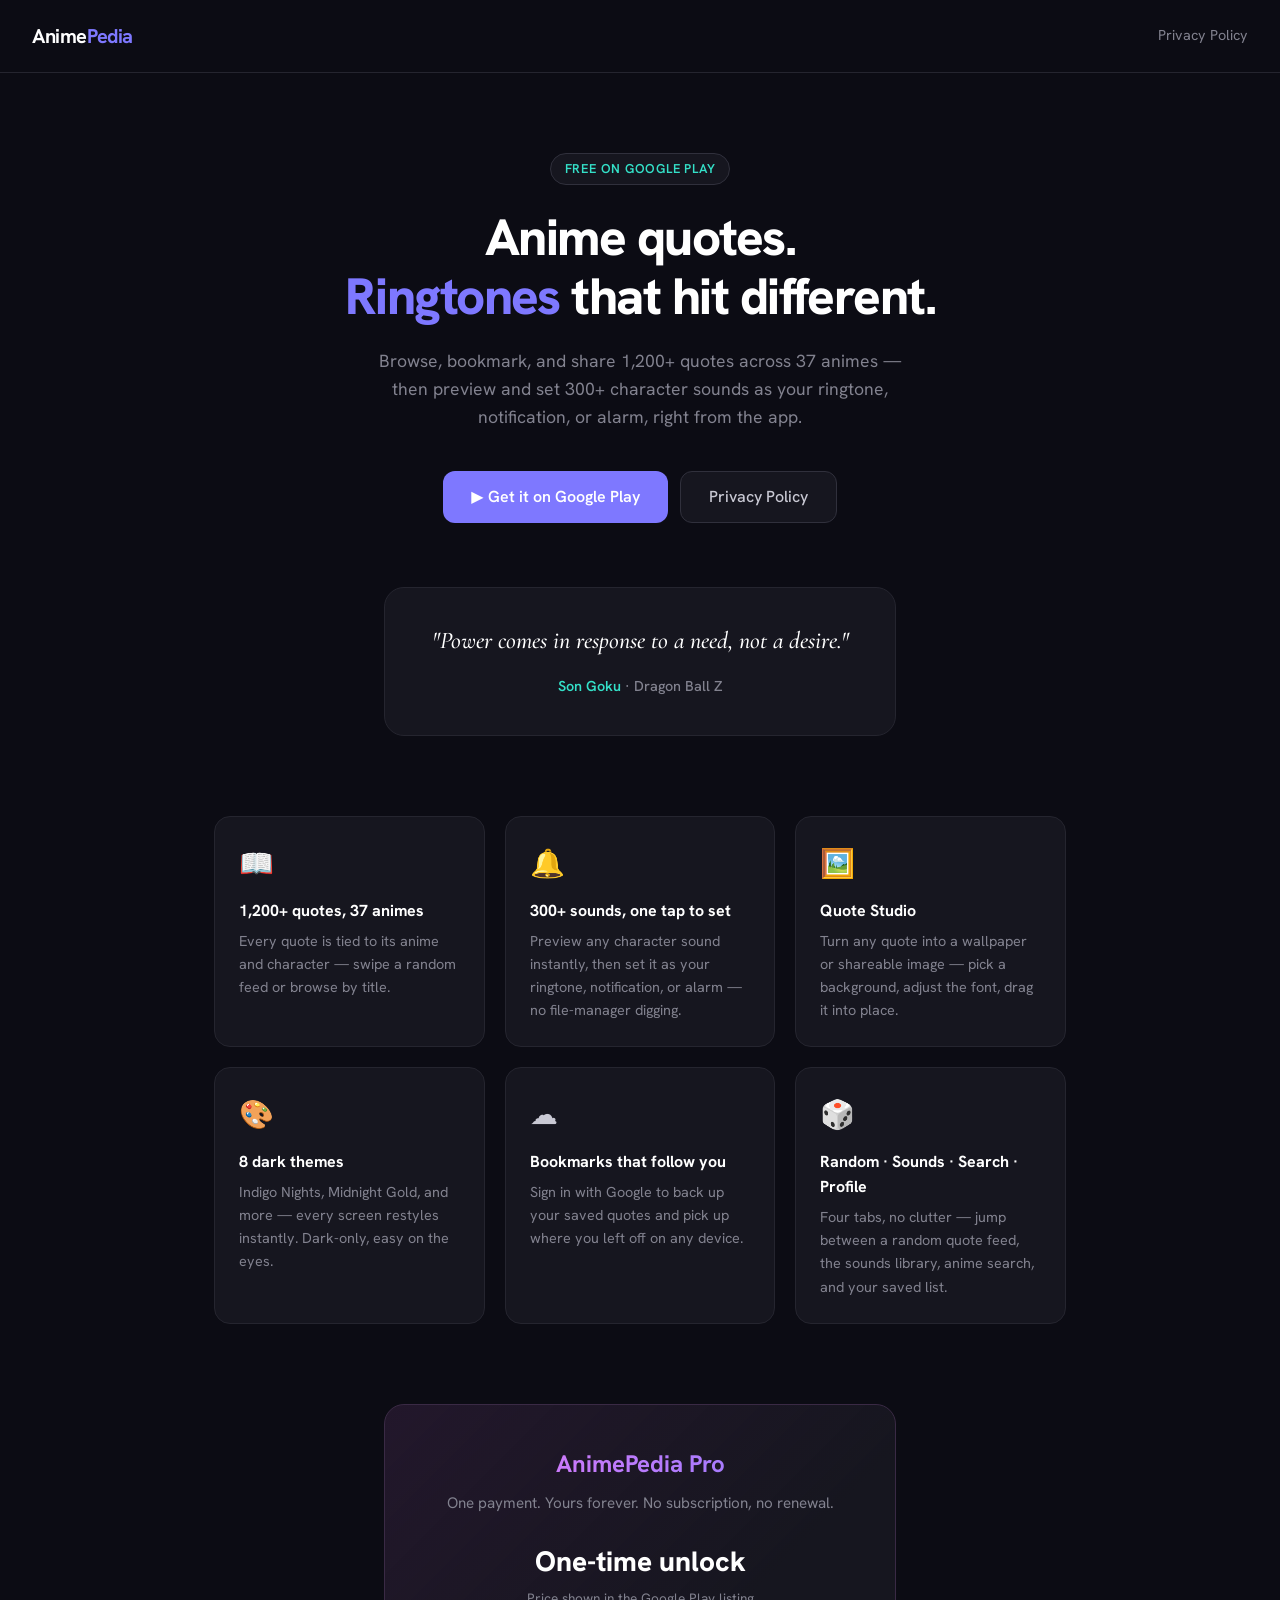
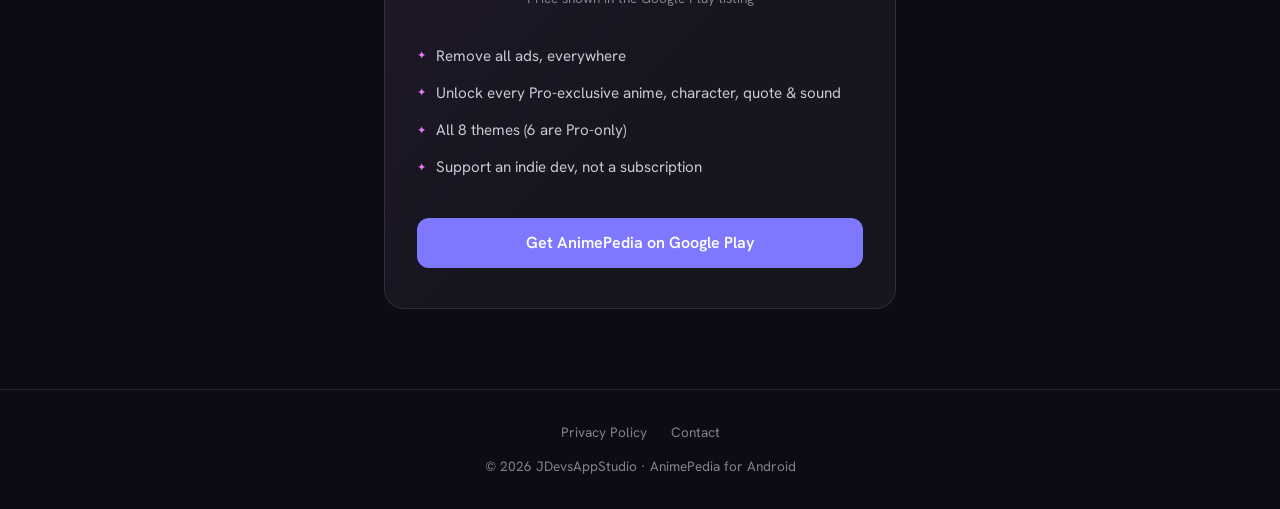
==== animepedia/index.html @ e58cb65a "feat: AnimePedia landing page + privacy policy Themed with the app's real Indigo Nights palette pull" ====
<!DOCTYPE html>
<html lang="en">
<head>
  <meta charset="utf-8" />
  <meta name="viewport" content="width=device-width, initial-scale=1" />
  <title>AnimePedia — Anime quotes &amp; ringtones</title>
  <meta name="description" content="AnimePedia is a free anime quotes and ringtones app. Browse and bookmark 1,200+ quotes across 37 animes, and preview + set 300+ character sounds as your ringtone, notification, or alarm." />
  <link rel="preconnect" href="https://fonts.googleapis.com" />
  <link rel="preconnect" href="https://fonts.gstatic.com" crossorigin />
  <link href="https://fonts.googleapis.com/css2?family=Cormorant:ital,wght@0,500;0,600;1,500&family=Hanken+Grotesk:wght@400;500;600;700;800&display=swap" rel="stylesheet" />
  <style>
    :root { color-scheme: dark; }
    *, *::before, *::after { box-sizing: border-box; margin: 0; padding: 0; }
    body {
      background: #0C0C14; color: #C9C9D4;
      font-family: "Hanken Grotesk", -apple-system, "Segoe UI", Roboto, system-ui, sans-serif;
      line-height: 1.6;
    }

    /* NAV */
    nav {
      display: flex; align-items: center; justify-content: space-between;
      padding: 1.25rem 2rem; border-bottom: 1px solid #25252F;
    }
    .logo { font-size: 1.25rem; font-weight: 700; color: #fff; text-decoration: none; letter-spacing: -.02em; }
    .logo span { color: #7E78FF; }
    .nav-link { color: #82828F; text-decoration: none; font-size: .9rem; }
    .nav-link:hover { color: #fff; }

    /* HERO */
    .hero {
      text-align: center; padding: 5rem 1.5rem 4rem;
      max-width: 680px; margin: 0 auto;
    }
    .badge {
      display: inline-block; background: #16161F; border: 1px solid #30303C;
      color: #34E0C8; font-size: .8rem; font-weight: 600; letter-spacing: .06em;
      text-transform: uppercase; padding: .3rem .85rem; border-radius: 999px;
      margin-bottom: 1.5rem;
    }
    h1 {
      font-size: clamp(2.2rem, 6vw, 3.2rem); font-weight: 800;
      color: #fff; line-height: 1.15; letter-spacing: -.03em;
      margin-bottom: 1.25rem;
    }
    h1 em { font-style: normal; color: #7E78FF; }
    .subtitle {
      font-size: 1.1rem; color: #82828F; max-width: 540px;
      margin: 0 auto 2.5rem;
    }
    .cta-group { display: flex; gap: .75rem; justify-content: center; flex-wrap: wrap; }
    .btn-primary {
      display: inline-flex; align-items: center; gap: .5rem;
      background: #7E78FF; color: #fff; text-decoration: none;
      font-weight: 600; font-size: 1rem; padding: .75rem 1.75rem;
      border-radius: 12px; transition: background .15s;
    }
    .btn-primary:hover { background: #6A63F0; }
    .btn-secondary {
      display: inline-flex; align-items: center;
      background: #16161F; border: 1px solid #30303C; color: #C9C9D4;
      text-decoration: none; font-weight: 500; font-size: 1rem;
      padding: .75rem 1.75rem; border-radius: 12px; transition: border-color .15s;
    }
    .btn-secondary:hover { border-color: #7E78FF; }

    /* SAMPLE QUOTE */
    .quote-sample {
      max-width: 560px; margin: 0 auto 4.5rem; padding: 0 1.5rem; text-align: center;
    }
    .quote-card {
      background: #16161F; border: 1px solid #25252F; border-radius: 20px;
      padding: 2.25rem 2rem;
    }
    .quote-card p {
      font-family: "Cormorant", Georgia, serif; font-style: italic;
      font-size: 1.5rem; font-weight: 500; color: #fff; line-height: 1.4;
      margin-bottom: 1rem;
    }
    .quote-card cite {
      font-style: normal; font-size: .9rem; color: #34E0C8; font-weight: 600;
    }
    .quote-card cite span { color: #82828F; font-weight: 500; }

    /* FEATURES */
    .features {
      display: grid; grid-template-columns: repeat(auto-fit, minmax(240px, 1fr));
      gap: 1.25rem; max-width: 900px; margin: 5rem auto; padding: 0 1.5rem;
    }
    .feature {
      background: #16161F; border: 1px solid #25252F; border-radius: 16px;
      padding: 1.5rem;
    }
    .feature-icon { font-size: 1.75rem; margin-bottom: .75rem; }
    .feature h3 { font-size: 1rem; font-weight: 700; color: #fff; margin-bottom: .4rem; }
    .feature p { font-size: .9rem; color: #82828F; }

    /* PRO */
    .pro-section {
      max-width: 560px; margin: 0 auto 5rem; padding: 0 1.5rem; text-align: center;
    }
    .pro-card {
      background: linear-gradient(135deg, rgba(232,121,249,.10) 0%, #16161F 55%);
      border: 1px solid #3A2A45; border-radius: 20px; padding: 2.5rem 2rem;
    }
    .pro-card h2 {
      font-size: 1.5rem; margin-bottom: .5rem;
      background: linear-gradient(90deg, #E879F9, #8B7CFF);
      -webkit-background-clip: text; background-clip: text; color: transparent;
    }
    .pro-card p { color: #82828F; margin-bottom: 1.5rem; font-size: .95rem; }
    .price { font-size: 1.75rem; font-weight: 800; color: #fff; margin-bottom: .25rem; }
    .price-note { font-size: .85rem; color: #82828F; margin-bottom: 1.75rem; }
    .pro-features { text-align: left; list-style: none; margin-bottom: 2rem; }
    .pro-features li {
      padding: .4rem 0; color: #C9C9D4; font-size: .95rem;
      display: flex; align-items: center; gap: .6rem;
    }
    .pro-features li::before { content: "✦"; color: #E879F9; font-size: .7rem; flex-shrink: 0; }

    /* FOOTER */
    footer {
      border-top: 1px solid #25252F; padding: 2rem 1.5rem;
      text-align: center; color: #82828F; font-size: .85rem;
    }
    footer a { color: #82828F; text-decoration: none; }
    footer a:hover { color: #34E0C8; }
    .footer-links { display: flex; gap: 1.5rem; justify-content: center; margin-bottom: .75rem; flex-wrap: wrap; }
  </style>
</head>
<body>

<nav>
  <a class="logo" href="#">Anime<span>Pedia</span></a>
  <a class="nav-link" href="privacy-policy.html">Privacy Policy</a>
</nav>

<section class="hero">
  <span class="badge">Free on Google Play</span>
  <h1>Anime quotes.<br><em>Ringtones</em> that hit different.</h1>
  <p class="subtitle">
    Browse, bookmark, and share 1,200+ quotes across 37 animes — then preview and set
    300+ character sounds as your ringtone, notification, or alarm, right from the app.
  </p>
  <div class="cta-group">
    <a class="btn-primary" href="https://play.google.com/store/apps/details?id=com.jdevsappstudio.animepedia" target="_blank" rel="noopener">
      ▶ Get it on Google Play
    </a>
    <a class="btn-secondary" href="privacy-policy.html">Privacy Policy</a>
  </div>
</section>

<section class="quote-sample">
  <div class="quote-card">
    <p>"Power comes in response to a need, not a desire."</p>
    <cite>Son Goku <span>· Dragon Ball Z</span></cite>
  </div>
</section>

<section class="features">
  <div class="feature">
    <div class="feature-icon">📖</div>
    <h3>1,200+ quotes, 37 animes</h3>
    <p>Every quote is tied to its anime and character — swipe a random feed or browse by title.</p>
  </div>
  <div class="feature">
    <div class="feature-icon">🔔</div>
    <h3>300+ sounds, one tap to set</h3>
    <p>Preview any character sound instantly, then set it as your ringtone, notification, or alarm — no file-manager digging.</p>
  </div>
  <div class="feature">
    <div class="feature-icon">🖼️</div>
    <h3>Quote Studio</h3>
    <p>Turn any quote into a wallpaper or shareable image — pick a background, adjust the font, drag it into place.</p>
  </div>
  <div class="feature">
    <div class="feature-icon">🎨</div>
    <h3>8 dark themes</h3>
    <p>Indigo Nights, Midnight Gold, and more — every screen restyles instantly. Dark-only, easy on the eyes.</p>
  </div>
  <div class="feature">
    <div class="feature-icon">☁️</div>
    <h3>Bookmarks that follow you</h3>
    <p>Sign in with Google to back up your saved quotes and pick up where you left off on any device.</p>
  </div>
  <div class="feature">
    <div class="feature-icon">🎲</div>
    <h3>Random · Sounds · Search · Profile</h3>
    <p>Four tabs, no clutter — jump between a random quote feed, the sounds library, anime search, and your saved list.</p>
  </div>
</section>

<section class="pro-section">
  <div class="pro-card">
    <h2>AnimePedia Pro</h2>
    <p>One payment. Yours forever. No subscription, no renewal.</p>
    <div class="price">One-time unlock</div>
    <div class="price-note">Price shown in the Google Play listing</div>
    <ul class="pro-features">
      <li>Remove all ads, everywhere</li>
      <li>Unlock every Pro-exclusive anime, character, quote &amp; sound</li>
      <li>All 8 themes (6 are Pro-only)</li>
      <li>Support an indie dev, not a subscription</li>
    </ul>
    <a class="btn-primary" href="https://play.google.com/store/apps/details?id=com.jdevsappstudio.animepedia" target="_blank" rel="noopener" style="width:100%;justify-content:center;">
      Get AnimePedia on Google Play
    </a>
  </div>
</section>

<footer>
  <div class="footer-links">
    <a href="privacy-policy.html">Privacy Policy</a>
    <a href="mailto:jdevsappstudio@gmail.com">Contact</a>
  </div>
  <p>© 2026 JDevsAppStudio · AnimePedia for Android</p>
</footer>

</body>
</html>
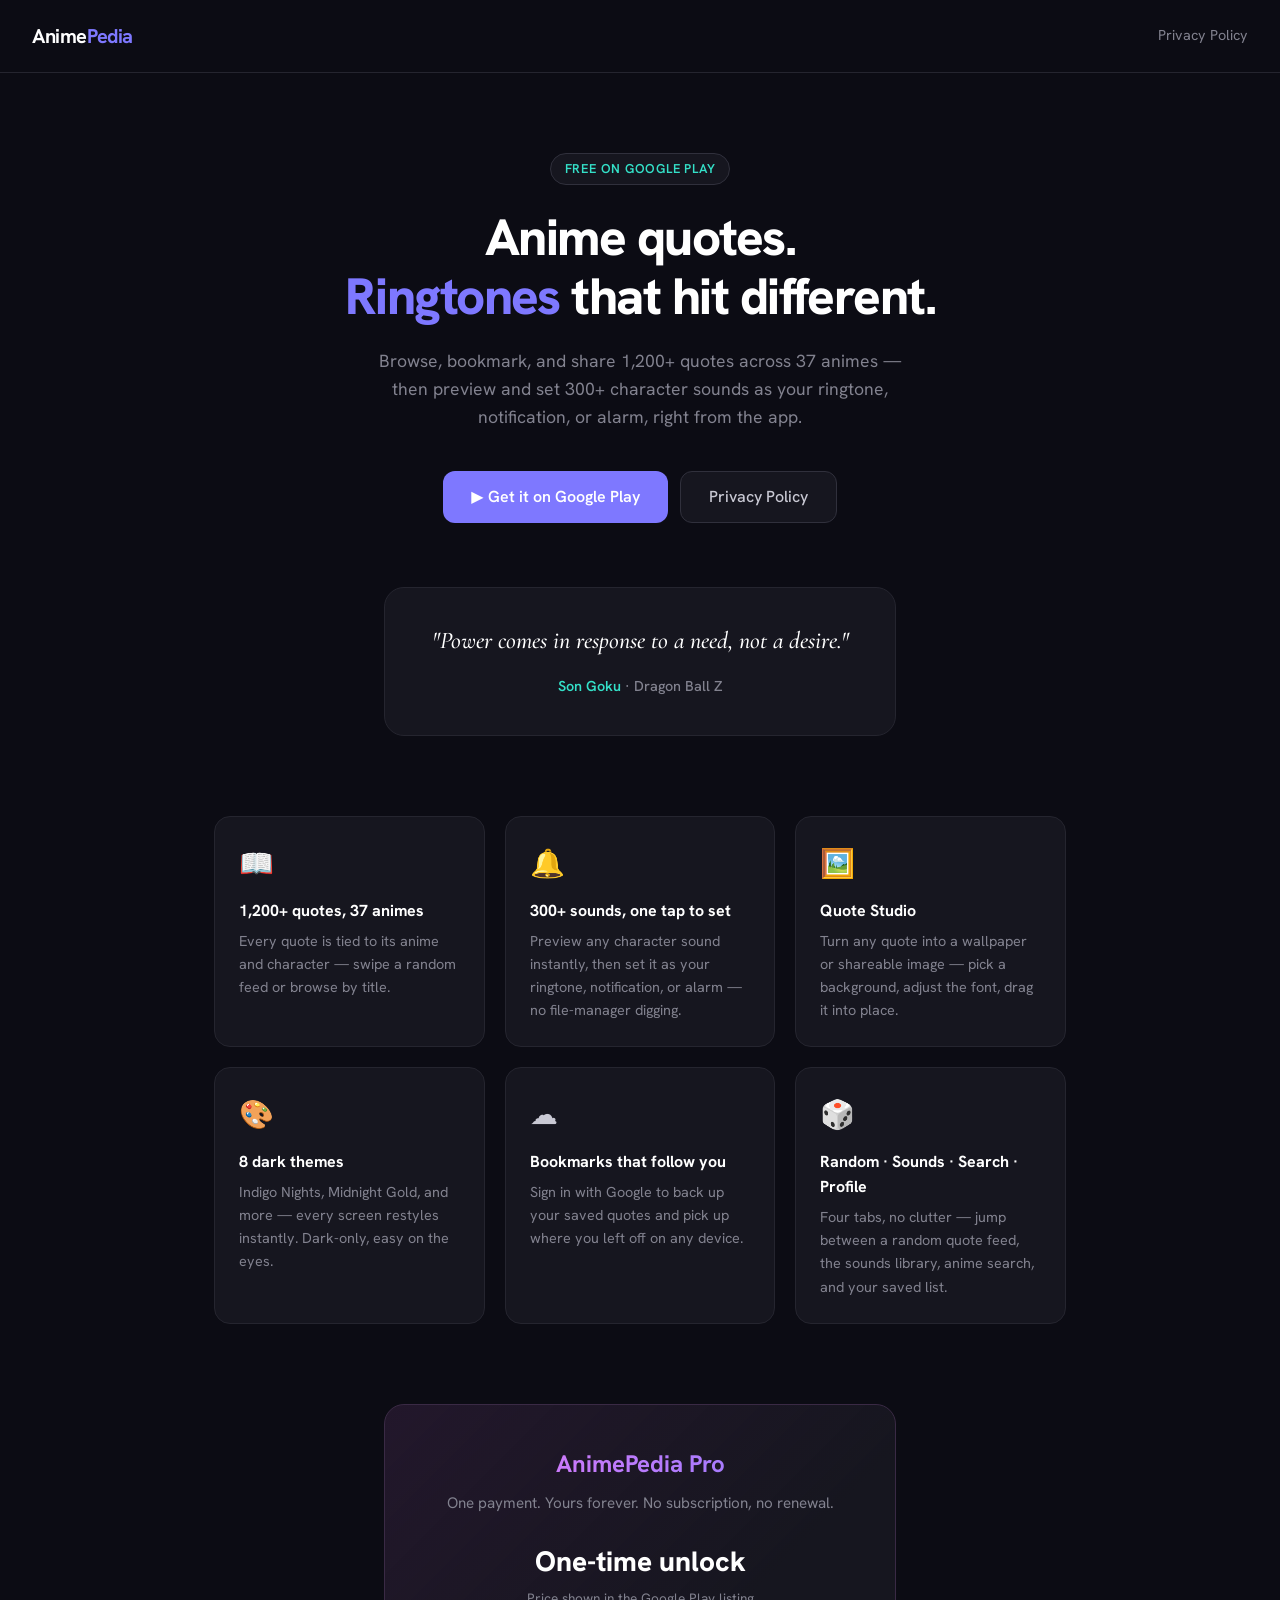
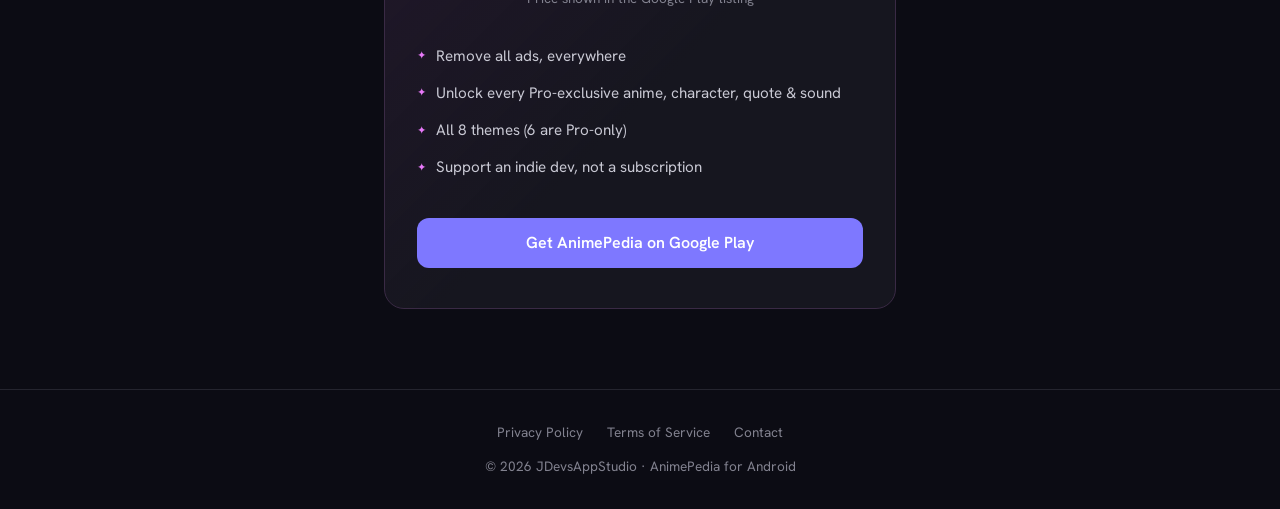
==== commit 0cc04a61: "feat: AnimePedia terms of service page Covers the fan-content/no-affiliation disclaimer, IAP handled" ====
--- a/animepedia/index.html
+++ b/animepedia/index.html
@@ -211,6 +211,7 @@
 <footer>
   <div class="footer-links">
     <a href="privacy-policy.html">Privacy Policy</a>
+    <a href="terms-of-service.html">Terms of Service</a>
     <a href="mailto:jdevsappstudio@gmail.com">Contact</a>
   </div>
   <p>© 2026 JDevsAppStudio · AnimePedia for Android</p>
